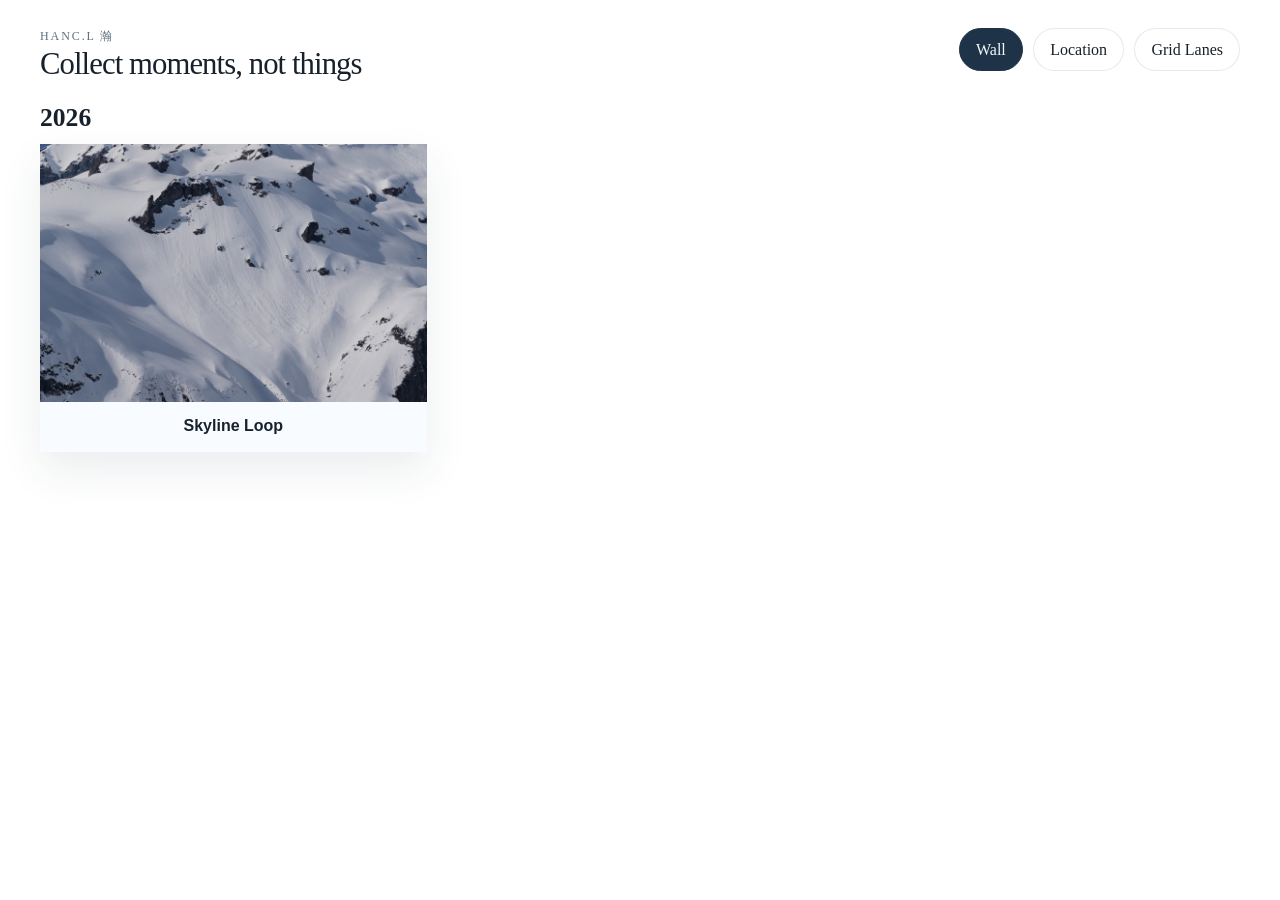
==== index.html @ 48a02abb "Initial gallery" ====
<!DOCTYPE html>
<html lang="en">
  <head>
    <meta charset="UTF-8" />
    <meta name="viewport" content="width=device-width, initial-scale=1.0" />
    <title>Gallery</title>
    <meta
      name="description"
      content="A lightweight personal photo gallery for trips, skiing, hikes, and everyday moments."
    />
    <link rel="stylesheet" href="styles.css" />
  </head>
  <body data-page="home">
    <div class="site-shell">
      <header id="site-header"></header>
      <main id="page-main"></main>
    </div>
    <noscript>
      <p class="noscript-banner">
        This gallery uses a small amount of JavaScript to load the photo wall.
      </p>
    </noscript>
    <script src="photos.js"></script>
    <script src="app.js"></script>
  </body>
</html>
---- styles.css ----
:root {
  --bg: #ffffff;
  --bg-accent: #ffffff;
  --panel: rgba(246, 250, 255, 0.84);
  --panel-strong: rgba(248, 251, 255, 0.94);
  --text: #17212b;
  --muted: #607080;
  --line: rgba(23, 33, 43, 0.1);
  --shadow: 0 18px 40px rgba(30, 51, 72, 0.09);
  --radius: 0px;
  --gap: clamp(0.9rem, 2vw, 1.25rem);
  --lane-row-size: 9px;
  --content-width: min(1200px, calc(100vw - 2rem));
  color-scheme: light;
  font-family: "Iowan Old Style", "Palatino Linotype", "Book Antiqua", Palatino, serif;
}

*,
*::before,
*::after {
  box-sizing: border-box;
}

html {
  scroll-behavior: smooth;
}

body {
  margin: 0;
  min-height: 100vh;
  color: var(--text);
  background: #ffffff;
}

img {
  display: block;
  max-width: 100%;
}

button,
a {
  color: inherit;
}

.site-shell {
  width: var(--content-width);
  margin: 0 auto;
  padding: 1rem 0 3rem;
}

.noscript-banner {
  width: var(--content-width);
  margin: 0 auto 2rem;
  padding: 0.9rem 1rem;
  border-radius: 999px;
  background: rgba(83, 121, 162, 0.14);
  color: #28425d;
  text-align: center;
}

.topbar {
  display: flex;
  align-items: flex-start;
  justify-content: space-between;
  gap: 1.5rem;
  padding: 0.75rem 0 1.25rem;
}

.brand {
  display: inline-flex;
  flex-direction: column;
  gap: 0.2rem;
  text-decoration: none;
  max-width: 44rem;
}

.brand-mark {
  font-size: 0.75rem;
  letter-spacing: 0.16em;
  text-transform: uppercase;
  color: var(--muted);
}

.brand-name {
  font-size: clamp(1.35rem, 2.4vw, 2rem);
  line-height: 1.08;
  letter-spacing: -0.03em;
  white-space: nowrap;
}

.brand-subtitle {
  color: var(--muted);
  font-size: 0.98rem;
  line-height: 1.5;
  max-width: 54ch;
  font-style: italic;
}

.topnav {
  display: flex;
  flex-wrap: wrap;
  gap: 0.65rem;
}

.topnav a {
  padding: 0.72rem 1rem;
  border: 1px solid var(--line);
  border-radius: 999px;
  text-decoration: none;
  background: rgba(255, 255, 255, 0.5);
  transition: transform 160ms ease, border-color 160ms ease, background 160ms ease;
}

.topnav a:hover,
.topnav a:focus-visible {
  transform: translateY(-1px);
  border-color: rgba(31, 26, 23, 0.2);
  background: rgba(255, 255, 255, 0.76);
}

.topnav a[aria-current="page"] {
  background: #1f3348;
  color: #f2f7fc;
  border-color: #1f3348;
}

.page-hero {
  display: grid;
  gap: 1.25rem;
  align-items: end;
  grid-template-columns: minmax(0, 1.7fr) minmax(18rem, 1fr);
  padding: clamp(1.3rem, 4vw, 2.5rem);
  border-radius: 0;
  background: linear-gradient(135deg, rgba(248, 251, 255, 0.86), rgba(232, 240, 248, 0.74));
  border: 1px solid rgba(255, 255, 255, 0.7);
  box-shadow: var(--shadow);
  overflow: hidden;
  position: relative;
}

.page-hero::after {
  content: "";
  position: absolute;
  inset: auto -5% -38% auto;
  width: 22rem;
  aspect-ratio: 1;
  border-radius: 50%;
  background: radial-gradient(circle, rgba(104, 155, 196, 0.22), transparent 65%);
  pointer-events: none;
}

.eyebrow {
  margin: 0 0 0.55rem;
  text-transform: uppercase;
  letter-spacing: 0.12em;
  font-size: 0.78rem;
  color: var(--muted);
}

.page-hero h1 {
  margin: 0;
  font-size: clamp(2.2rem, 6vw, 4.75rem);
  line-height: 0.96;
  letter-spacing: -0.04em;
  max-width: 12ch;
}

.page-hero p {
  margin: 0.85rem 0 0;
  max-width: 62ch;
  color: var(--muted);
  font-size: 1.02rem;
  line-height: 1.65;
}

.hero-stats {
  display: grid;
  gap: 0.85rem;
}

.stat-card {
  padding: 1rem 1.05rem;
  border-radius: 20px;
  background: var(--panel);
  border: 1px solid rgba(255, 255, 255, 0.75);
  backdrop-filter: blur(8px);
}

.stat-card strong {
  display: block;
  font-size: 1.35rem;
  margin-bottom: 0.2rem;
}

.stat-card span {
  color: var(--muted);
  font-size: 0.95rem;
}

.section-header {
  display: flex;
  justify-content: space-between;
  gap: 1rem;
  align-items: end;
  margin: 2rem 0 1rem;
}

.section-header h2,
.location-summary h2 {
  margin: 0;
  font-size: clamp(1.4rem, 3vw, 2rem);
}

.section-header p,
.location-summary p {
  margin: 0.35rem 0 0;
  color: var(--muted);
  max-width: 44rem;
  line-height: 1.6;
}

.view-toggle {
  display: inline-flex;
  flex-wrap: wrap;
  gap: 0.65rem;
}

.view-toggle a {
  padding: 0.72rem 1rem;
  border-radius: 999px;
  border: 1px solid var(--line);
  text-decoration: none;
  background: rgba(255, 255, 255, 0.5);
}

.view-toggle a:hover,
.view-toggle a:focus-visible {
  background: rgba(255, 255, 255, 0.78);
}

.masonry-grid {
  column-width: 18rem;
  column-gap: var(--gap);
}

.year-groups {
  display: grid;
  gap: 2rem;
}

.year-group {
  display: grid;
  gap: 0.85rem;
}

.year-group-header h2 {
  margin: 0;
  font-size: clamp(1.2rem, 2vw, 1.6rem);
  line-height: 1;
}

.photo-card,
.lane-card {
  position: relative;
  break-inside: avoid;
  margin-bottom: var(--gap);
  border-radius: var(--radius);
  overflow: hidden;
  background: var(--panel-strong);
  box-shadow: var(--shadow);
  transform: translateY(16px);
  opacity: 0;
  animation: rise-in 550ms ease forwards;
}

.photo-card:nth-child(3n),
.lane-card:nth-child(3n) {
  animation-delay: 90ms;
}

.photo-card:nth-child(4n),
.lane-card:nth-child(4n) {
  animation-delay: 150ms;
}

.photo-card button,
.lane-card button {
  display: block;
  width: 100%;
  padding: 0;
  border: 0;
  background: transparent;
  cursor: zoom-in;
  text-align: left;
}

.photo-frame {
  overflow: hidden;
  aspect-ratio: var(--ratio, 4 / 5);
  background:
    linear-gradient(135deg, rgba(255, 255, 255, 0.18), transparent),
    #d9d2c8;
}

.photo-frame img {
  width: 100%;
  height: 100%;
  object-fit: cover;
  transition: transform 260ms ease;
}

.photo-card:hover .photo-frame img,
.photo-card:focus-within .photo-frame img,
.lane-card:hover .photo-frame img,
.lane-card:focus-within .photo-frame img {
  transform: scale(1.025);
}

.photo-copy {
  display: grid;
  gap: 0.35rem;
  padding: 0.95rem 1rem 1.05rem;
}

.photo-copy h3 {
  margin: 0;
  font-size: 1rem;
  text-align: center;
}

.photo-copy p {
  margin: 0;
  color: var(--muted);
  font-size: 0.95rem;
  line-height: 1.5;
}

.photo-meta {
  display: flex;
  flex-wrap: wrap;
  gap: 0.5rem;
  color: var(--muted);
  font-size: 0.84rem;
}

.photo-meta span {
  display: inline-flex;
  align-items: center;
  gap: 0.25rem;
  padding: 0.35rem 0.55rem;
  border-radius: 999px;
  background: rgba(89, 123, 159, 0.09);
}

.photo-details {
  display: flex;
  flex-wrap: wrap;
  gap: 0.45rem;
  color: var(--muted);
  font-size: 0.82rem;
}

.photo-details span {
  display: inline-flex;
  align-items: center;
  gap: 0.25rem;
  padding: 0.28rem 0.5rem;
  border-radius: 999px;
  background: rgba(23, 33, 43, 0.05);
}

.location-summary {
  display: grid;
  gap: 1rem;
  margin: 2rem 0 1.25rem;
  grid-template-columns: minmax(0, 1.2fr) minmax(18rem, 0.8fr);
}

.location-summary .stats-grid {
  display: grid;
  gap: 0.85rem;
  grid-template-columns: repeat(auto-fit, minmax(10rem, 1fr));
}

.filter-rail {
  display: flex;
  flex-wrap: wrap;
  gap: 0.65rem;
  padding: 1rem;
  margin: 0 0 1.35rem;
  border-radius: 22px;
  background: rgba(244, 249, 255, 0.74);
  border: 1px solid rgba(255, 255, 255, 0.75);
  box-shadow: var(--shadow);
  position: sticky;
  top: 0.85rem;
  z-index: 5;
  backdrop-filter: blur(12px);
}

.filter-rail a {
  padding: 0.68rem 0.95rem;
  border-radius: 999px;
  text-decoration: none;
  background: rgba(255, 255, 255, 0.72);
  border: 1px solid var(--line);
}

.filter-rail a:hover,
.filter-rail a:focus-visible {
  background: rgba(255, 255, 255, 0.96);
}

.location-groups {
  display: grid;
  gap: 1.2rem;
}

.location-group {
  padding: 1rem;
  border-radius: 20px;
  background: rgba(244, 249, 255, 0.72);
  border: 1px solid rgba(255, 255, 255, 0.74);
  box-shadow: var(--shadow);
  scroll-margin-top: 6rem;
}

.location-group-header {
  display: flex;
  justify-content: space-between;
  gap: 1rem;
  align-items: end;
  margin-bottom: 0.85rem;
}

.location-group-header h3 {
  margin: 0;
  font-size: 1.3rem;
}

.location-group-header p {
  margin: 0.35rem 0 0;
  color: var(--muted);
}

.location-grid {
  column-width: 15rem;
  column-gap: var(--gap);
}

.location-grid .photo-card {
  margin-bottom: var(--gap);
}

.lane-shell {
  margin-top: 2rem;
}

.lane-shell-note {
  margin: 0 0 1rem;
  color: var(--muted);
  line-height: 1.6;
}

.lanes-grid {
  display: grid;
  grid-template-columns: repeat(auto-fit, minmax(13.5rem, 1fr));
  grid-auto-rows: var(--lane-row-size);
  gap: 0.75rem;
}

.lane-card {
  margin-bottom: 0;
  border-radius: 16px;
  background: rgba(245, 249, 255, 0.72);
  box-shadow: 0 10px 24px rgba(30, 51, 72, 0.07);
}

.lane-card .photo-frame {
  border-radius: 14px;
}

.lane-card button {
  line-height: 0;
}

[data-page="grid-lanes"] .site-shell {
  width: min(1380px, calc(100vw - 1.5rem));
}

[data-page="grid-lanes"] .page-hero {
  gap: 1rem;
  padding: 1.25rem 1.35rem;
}

[data-page="grid-lanes"] .page-hero h1 {
  font-size: clamp(1.9rem, 4.6vw, 3.2rem);
  max-width: 11ch;
}

[data-page="grid-lanes"] .page-hero p {
  max-width: 54ch;
  font-size: 0.96rem;
}

[data-page="grid-lanes"] .hero-stats {
  grid-template-columns: repeat(3, minmax(0, 1fr));
}

[data-page="grid-lanes"] .stat-card {
  padding: 0.8rem 0.85rem;
}

[data-page="grid-lanes"] .stat-card strong {
  font-size: 1.1rem;
}

[data-page="grid-lanes"] .section-header {
  margin: 1.25rem 0 0.85rem;
}

[data-page="grid-lanes"] .section-header h2 {
  font-size: 1.15rem;
}

[data-page="grid-lanes"] .view-toggle a {
  padding: 0.58rem 0.82rem;
}

.empty-state {
  padding: 2rem;
  border-radius: 20px;
  background: rgba(244, 249, 255, 0.72);
  border: 1px solid rgba(255, 255, 255, 0.74);
  box-shadow: var(--shadow);
}

.lightbox {
  position: fixed;
  inset: 0;
  display: grid;
  grid-template-columns: minmax(0, 1fr);
  padding: clamp(1rem, 3vw, 2rem);
  opacity: 0;
  pointer-events: none;
  transition: opacity 180ms ease;
  z-index: 20;
}

.lightbox[data-open="true"] {
  opacity: 1;
  pointer-events: auto;
}

.lightbox-panel {
  position: relative;
  z-index: 1;
  display: grid;
  gap: 1rem;
  align-self: stretch;
  grid-template-columns: minmax(0, 1fr);
}

.lightbox-backdrop {
  position: absolute;
  inset: 0;
  background: rgba(255, 255, 255, 0.96);
}

.lightbox-toolbar {
  display: flex;
  justify-content: space-between;
  align-items: center;
  gap: 1rem;
  color: var(--text);
}

.lightbox-toolbar p {
  margin: 0;
  color: var(--muted);
}

.lightbox-toolbar button,
.lightbox-nav button {
  border: 1px solid rgba(23, 33, 43, 0.14);
  background: rgba(255, 255, 255, 0.88);
  color: var(--text);
  border-radius: 999px;
  cursor: pointer;
  transition: background 150ms ease, transform 150ms ease;
}

.lightbox-toolbar button {
  padding: 0.65rem 0.95rem;
}

.lightbox-toolbar button:hover,
.lightbox-toolbar button:focus-visible,
.lightbox-nav button:hover,
.lightbox-nav button:focus-visible {
  background: rgba(238, 243, 248, 0.96);
  transform: translateY(-1px);
}

.lightbox-stage {
  display: grid;
  align-items: center;
  grid-template-columns: minmax(3rem, 4.25rem) minmax(0, 1fr) minmax(3rem, 4.25rem);
  gap: 1rem;
}

.lightbox-figure {
  margin: 0;
  display: grid;
  justify-items: center;
  gap: 1rem;
  min-height: 0;
}

.lightbox-figure img {
  max-height: min(72vh, 860px);
  width: auto;
  border-radius: 0;
  box-shadow: 0 28px 60px rgba(0, 0, 0, 0.25);
}

.lightbox-figure figcaption {
  color: var(--text);
  text-align: center;
  max-width: 58ch;
  line-height: 1.6;
}

.lightbox-figure strong {
  display: block;
  font-size: 1.1rem;
}

.lightbox-figure span {
  color: var(--muted);
}

.lightbox-nav button {
  width: 100%;
  min-height: 3.25rem;
}

.body-locked {
  overflow: hidden;
}

@keyframes rise-in {
  to {
    transform: translateY(0);
    opacity: 1;
  }
}

@media (max-width: 900px) {
  .topbar,
  .section-header,
  .location-group-header,
  .lightbox-toolbar {
    align-items: start;
    flex-direction: column;
  }

  .brand {
    max-width: none;
  }

  .brand-subtitle {
    max-width: none;
  }

  .brand-name {
    white-space: normal;
  }

  .page-hero,
  .location-summary {
    grid-template-columns: 1fr;
  }

  .lightbox-stage {
    grid-template-columns: 1fr;
  }

  .lightbox-nav {
    display: flex;
    justify-content: center;
    gap: 0.85rem;
  }

  .lightbox-nav button {
    width: auto;
    padding: 0.75rem 1rem;
  }

  [data-page="grid-lanes"] .hero-stats {
    grid-template-columns: 1fr;
  }
}

@media (max-width: 640px) {
  .site-shell {
    width: min(100vw - 1rem, 100%);
  }

  .page-hero {
    padding: 1.1rem;
    border-radius: 20px;
  }

  .page-hero h1 {
    max-width: 10ch;
  }

  .masonry-grid,
  .location-grid {
    column-width: 100%;
  }

  .filter-rail {
    top: 0.5rem;
    padding: 0.85rem;
  }

  .lanes-grid {
    grid-template-columns: 1fr;
  }
}
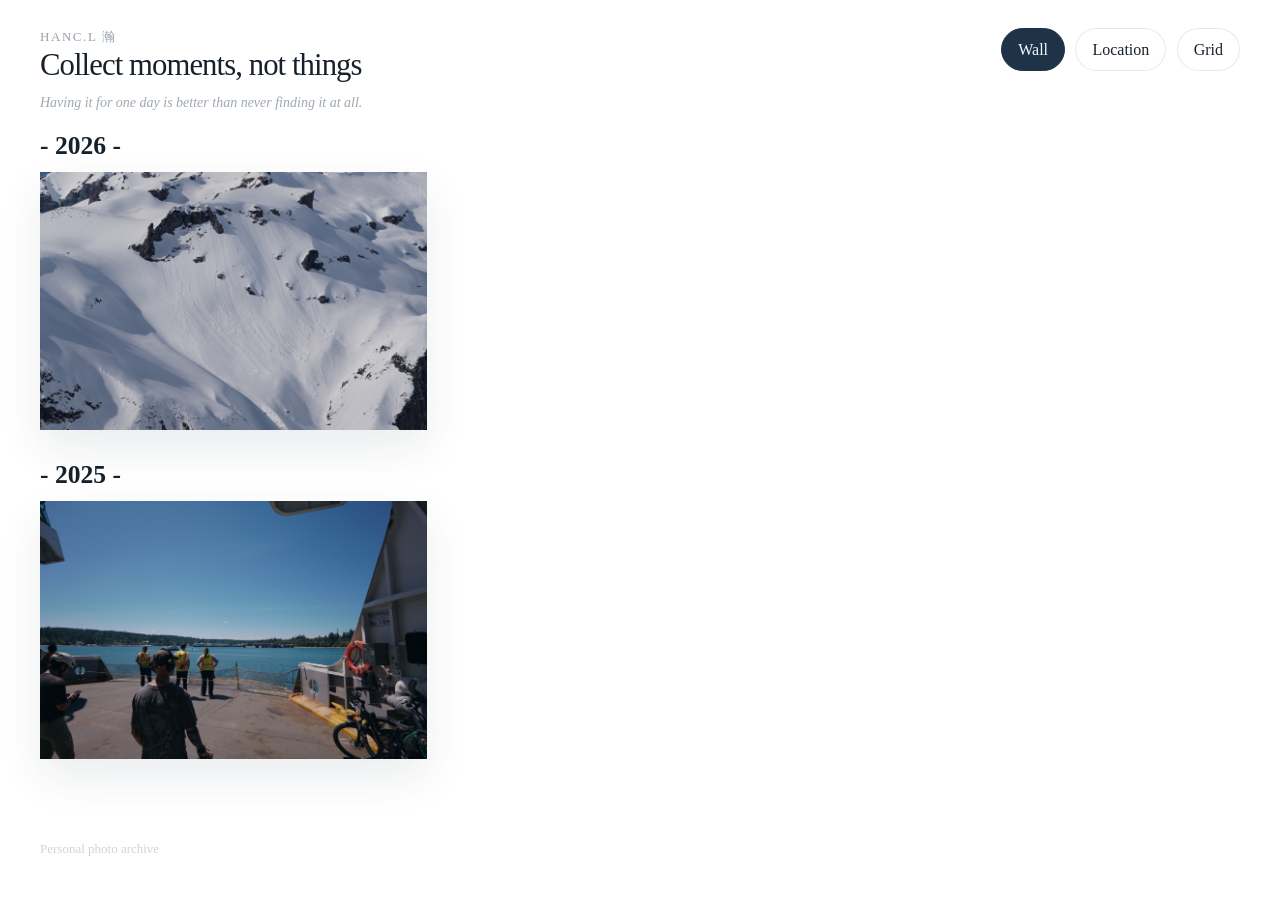
==== commit e7db5891: "Refine gallery typography and footer layout" ====
--- a/index.html
+++ b/index.html
@@ -14,6 +14,7 @@
     <div class="site-shell">
       <header id="site-header"></header>
       <main id="page-main"></main>
+      <footer id="site-footer"></footer>
     </div>
     <noscript>
       <p class="noscript-banner">
--- a/styles.css
+++ b/styles.css
@@ -48,6 +48,27 @@
   padding: 1rem 0 3rem;
 }
 
+#site-footer {
+  margin-top: 80px;
+  font-size: 13px;
+  opacity: 0.55;
+}
+
+.site-signature {
+  margin: 0;
+  color: var(--muted);
+  font-size: inherit;
+  opacity: inherit;
+}
+
+.site-footer-subtitle {
+  margin: 0.2rem 0 0;
+  color: var(--muted);
+  font-size: inherit;
+  line-height: 1.5;
+  opacity: inherit;
+}
+
 .noscript-banner {
   width: var(--content-width);
   margin: 0 auto 2rem;
@@ -74,9 +95,10 @@
   max-width: 44rem;
 }
 
-.brand-mark {
-  font-size: 0.75rem;
-  letter-spacing: 0.16em;
+.hero-name {
+  font-size: 13px;
+  letter-spacing: 0.12em;
+  opacity: 0.65;
   text-transform: uppercase;
   color: var(--muted);
 }
@@ -88,12 +110,14 @@
   white-space: nowrap;
 }
 
-.brand-subtitle {
-  color: var(--muted);
-  font-size: 0.98rem;
+.brand-quote {
+  color: var(--muted);
+  font-size: 14px;
   line-height: 1.5;
   max-width: 54ch;
   font-style: italic;
+  opacity: 0.6;
+  margin-top: 6px;
 }
 
 .topnav {
@@ -295,6 +319,7 @@
 }
 
 .photo-frame {
+  position: relative;
   overflow: hidden;
   aspect-ratio: var(--ratio, 4 / 5);
   background:
@@ -302,6 +327,17 @@
     #d9d2c8;
 }
 
+.photo-frame::after {
+  content: "";
+  position: absolute;
+  inset: auto 0 0;
+  height: 38%;
+  background: linear-gradient(180deg, rgba(23, 33, 43, 0), rgba(23, 33, 43, 0.58));
+  opacity: 0;
+  pointer-events: none;
+  transition: opacity 220ms ease;
+}
+
 .photo-frame img {
   width: 100%;
   height: 100%;
@@ -309,11 +345,42 @@
   transition: transform 260ms ease;
 }
 
+.photo-title {
+  position: absolute;
+  left: 0.9rem;
+  right: 0.9rem;
+  bottom: 0.85rem;
+  z-index: 1;
+  margin: 0;
+  color: #ffffff;
+  font-size: 1rem;
+  line-height: 1.2;
+  text-align: center;
+  text-shadow: 0 1px 10px rgba(0, 0, 0, 0.22);
+  font-family: "Inter", sans-serif;
+  font-weight: 500;
+  letter-spacing: 0.02em;
+  opacity: 0;
+  transform: translateY(6px);
+  transition: opacity 220ms ease, transform 220ms ease;
+}
+
 .photo-card:hover .photo-frame img,
 .photo-card:focus-within .photo-frame img,
 .lane-card:hover .photo-frame img,
 .lane-card:focus-within .photo-frame img {
   transform: scale(1.025);
+}
+
+.photo-card:hover .photo-frame::after,
+.photo-card:focus-within .photo-frame::after {
+  opacity: 1;
+}
+
+.photo-card:hover .photo-title,
+.photo-card:focus-within .photo-title {
+  opacity: 1;
+  transform: translateY(0);
 }
 
 .photo-copy {
@@ -464,20 +531,21 @@
 
 .lanes-grid {
   display: grid;
-  grid-template-columns: repeat(auto-fit, minmax(13.5rem, 1fr));
+  grid-template-columns: repeat(auto-fill, minmax(13.5rem, 18rem));
   grid-auto-rows: var(--lane-row-size);
   gap: 0.75rem;
+  justify-content: start;
 }
 
 .lane-card {
   margin-bottom: 0;
-  border-radius: 16px;
+  border-radius: 0;
   background: rgba(245, 249, 255, 0.72);
   box-shadow: 0 10px 24px rgba(30, 51, 72, 0.07);
 }
 
 .lane-card .photo-frame {
-  border-radius: 14px;
+  border-radius: 0;
 }
 
 .lane-card button {
@@ -669,7 +737,7 @@
     max-width: none;
   }
 
-  .brand-subtitle {
+  .brand-quote {
     max-width: none;
   }
 
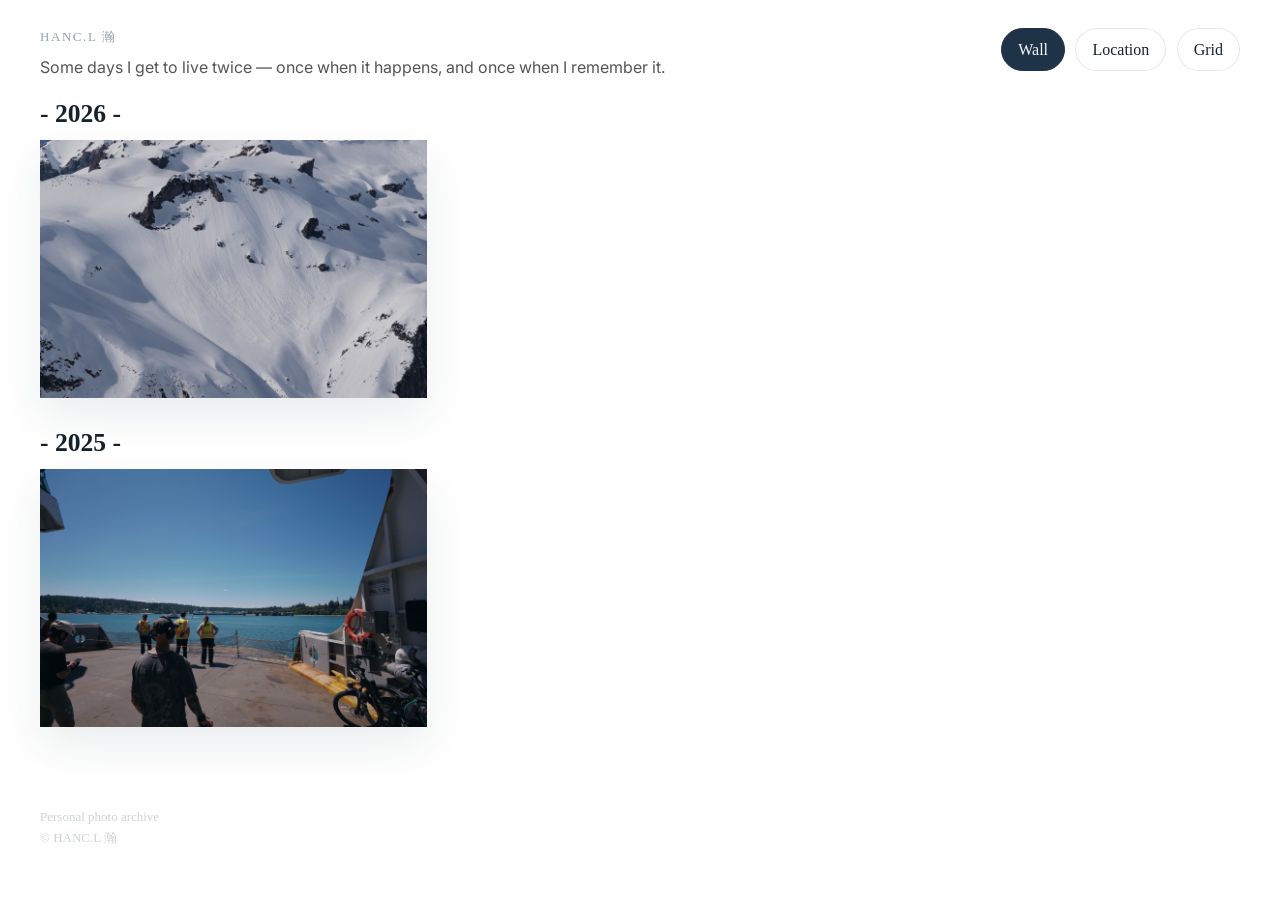
==== commit 04bfeab8: "Adjust hero quote typography" ====
--- a/index.html
+++ b/index.html
@@ -7,6 +7,12 @@
     <meta
       name="description"
       content="A lightweight personal photo gallery for trips, skiing, hikes, and everyday moments."
+    />
+    <link rel="preconnect" href="https://fonts.googleapis.com" />
+    <link rel="preconnect" href="https://fonts.gstatic.com" crossorigin />
+    <link
+      href="https://fonts.googleapis.com/css2?family=Inter:wght@400;500&display=swap"
+      rel="stylesheet"
     />
     <link rel="stylesheet" href="styles.css" />
   </head>
--- a/styles.css
+++ b/styles.css
@@ -55,14 +55,14 @@
 }
 
 .site-signature {
-  margin: 0;
+  margin: 0.2rem 0 0;
   color: var(--muted);
   font-size: inherit;
   opacity: inherit;
 }
 
 .site-footer-subtitle {
-  margin: 0.2rem 0 0;
+  margin: 0;
   color: var(--muted);
   font-size: inherit;
   line-height: 1.5;
@@ -110,13 +110,13 @@
   white-space: nowrap;
 }
 
-.brand-quote {
-  color: var(--muted);
-  font-size: 14px;
-  line-height: 1.5;
-  max-width: 54ch;
-  font-style: italic;
-  opacity: 0.6;
+.hero-quote {
+  color: #555;
+  font-size: 16px;
+  line-height: 1.6;
+  max-width: 680px;
+  font-family: "Inter", sans-serif;
+  font-weight: 400;
   margin-top: 6px;
 }
 
@@ -655,6 +655,7 @@
   color: var(--text);
   border-radius: 999px;
   cursor: pointer;
+  opacity: 0.55;
   transition: background 150ms ease, transform 150ms ease;
 }
 
@@ -667,6 +668,7 @@
 .lightbox-nav button:hover,
 .lightbox-nav button:focus-visible {
   background: rgba(238, 243, 248, 0.96);
+  opacity: 1;
   transform: translateY(-1px);
 }
 
@@ -701,11 +703,12 @@
 
 .lightbox-figure strong {
   display: block;
-  font-size: 1.1rem;
+  font-size: 18px;
 }
 
 .lightbox-figure span {
   color: var(--muted);
+  font-size: 13px;
 }
 
 .lightbox-nav button {
@@ -737,7 +740,7 @@
     max-width: none;
   }
 
-  .brand-quote {
+  .hero-quote {
     max-width: none;
   }
 
